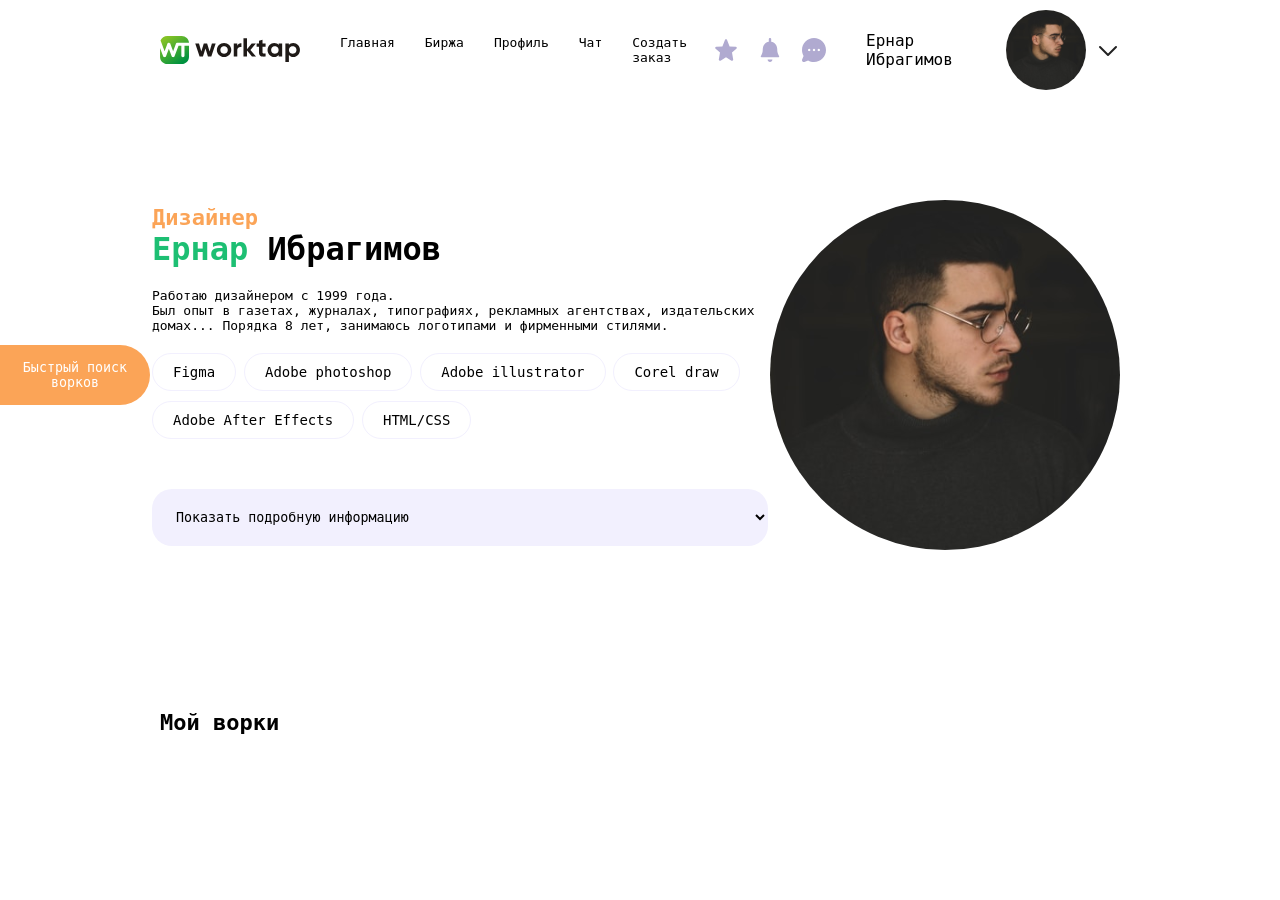
==== page3/1.html @ fe0ff84c "Создал 2 страницы и верх 3тьей страници" ====
<!doctype html>
<html lang="en">
  <head>
    <meta charset="UTF-8" />
    <meta name="viewport" content="width=device-width, initial-scale=1.0" />
    <title>homeworkpage3</title>
    <link rel="icon" href="../page2/icon.ico" />
    <link rel="stylesheet" href="./1.css" />
  </head>
  <body>
    <div class="w">
      <div class="e">
        <img src="../page1/Logo.svg" alt="" class="q" />
        <ul>
          <li><a href="../page1/index.html">Главная</a></li>
          <li><a href="../page2/1.html">Биржа</a></li>
          <li><a href="../page3/1.html">Профиль</a></li>
          <li><a href="">Чат</a></li>
          <li><a href="">Создать заказ</a></li>
        </ul>
      </div>
      <div class="t">
        <img src="../page2/iconstar.svg" alt="" class="y" />
        <img src="../page2/iconnotification.svg" alt="" class="y" />
        <img src="../page2/iconchat.svg" alt="" class="y" />
        <p class="r">Ернар Ибрагимов</p>
        <img src="../page2/foto1page2.svg" class="u" alt="" />
        <img src="../page2/listicon.svg" alt="" />
      </div>
    </div>
    <div class="o">
        <button class="j">Быстрый 
поиск ворков</button>
      <div class="s">
        <h3 class="p">Дизайнер</h3>
        <h3 class="i"><span>Ернар</span> Ибрагимов</h3>
        <h3 class="a">
          Работаю дизайнером с 1999 года. <br> Был опыт в газетах, журналах,
          типографиях, рекламных агентствах, издательских домах... Порядка 8
          лет, занимаюсь логотипами и фирменными стилями.
        </h3>
        <h3 class="f">Figma</h3>
          <h3 class="f">Adobe photoshop</h3>
          <h3 class="f">Adobe illustrator</h3>
          <h3 class="f">Corel draw</h3>
          <h3 class="f">Adobe After Effects</h3>
          <h3 class="f">HTML/CSS</h3>
          <form action="">
        <select name="" id="" class="g">
            <option value="" class="h">Показать подробную информацию</option>
        </select>
    </form>
      </div>
      <img src="../page2/foto1page2.svg" class="d" alt="">
    </div>
    <div class="l">
    <h3 class="k">Мой ворки</h3>
    </div>
  </body>
</html>
---- page3/1.css ----
* {
  margin: 0px;
  font-family: monospace;
}
.q {
  width: 140px;
}
.w {
  display: flex;
  justify-content: space-between;
  align-items: center;
  padding: 0px 160px;
}
a {
  color: black;
  text-decoration: none;
}
li {
  display: inline-block;
}
.e {
  display: flex;
  align-items: center;
}
ul {
  display: flex;
  gap: 30px;
}
.r {
  font-size: 16px;
  font-weight: 500;
  margin-left: 20px;
}
.t {
  display: flex;
  align-items: center;
}
.y {
  margin-right: 20px;
}
.u {
  margin: 10px;
}
.i {
  font-size: 32px;
}
.i span {
  color: rgba(29, 191, 115, 1);
}
.o{
    padding-right: 160px;
    display: flex;
    justify-content: space-between;
    align-items: center;
    margin-top: 100px;
}
.p{
    color: rgba(251, 164, 87, 1);
    font-size: 22px;
    font-weight: 600;
}
.a{
    margin: 20px 0px;
    font-size: 13px;
    font-weight: 400;
}
.s{
    width: 55%;
}
.d{
    width: 350px;
}
.f {
  padding: 10px 20px;
  display: inline-block;
  border: 1px solid rgba(242, 240, 254, 1);
  font-size: 14px;
  font-weight: 400;
  border-radius: 20px;
  margin-bottom: 10px;
  margin-right: 0px;
}
.g{
    background-color: rgba(242, 240, 254, 1);
    padding: 20px;
    color: black;
    border-radius: 20px;
    border: none;
    width: 100%;
    margin-top: 40px;
}
.h{
    font-size: 18px;
    font-weight: 500;
}
.j{
    background-color: rgba(251, 164, 87, 1);
    color: white;
    border: none;
    padding: 15px 20px;
    border-bottom-right-radius: 50px;
    border-top-right-radius: 50px;
    width: 150px;
}
.k{
    font-size: 22px;
    font-weight: 600;
}
.l{
    padding: 0px 160px;
    padding-top: 160px;
}
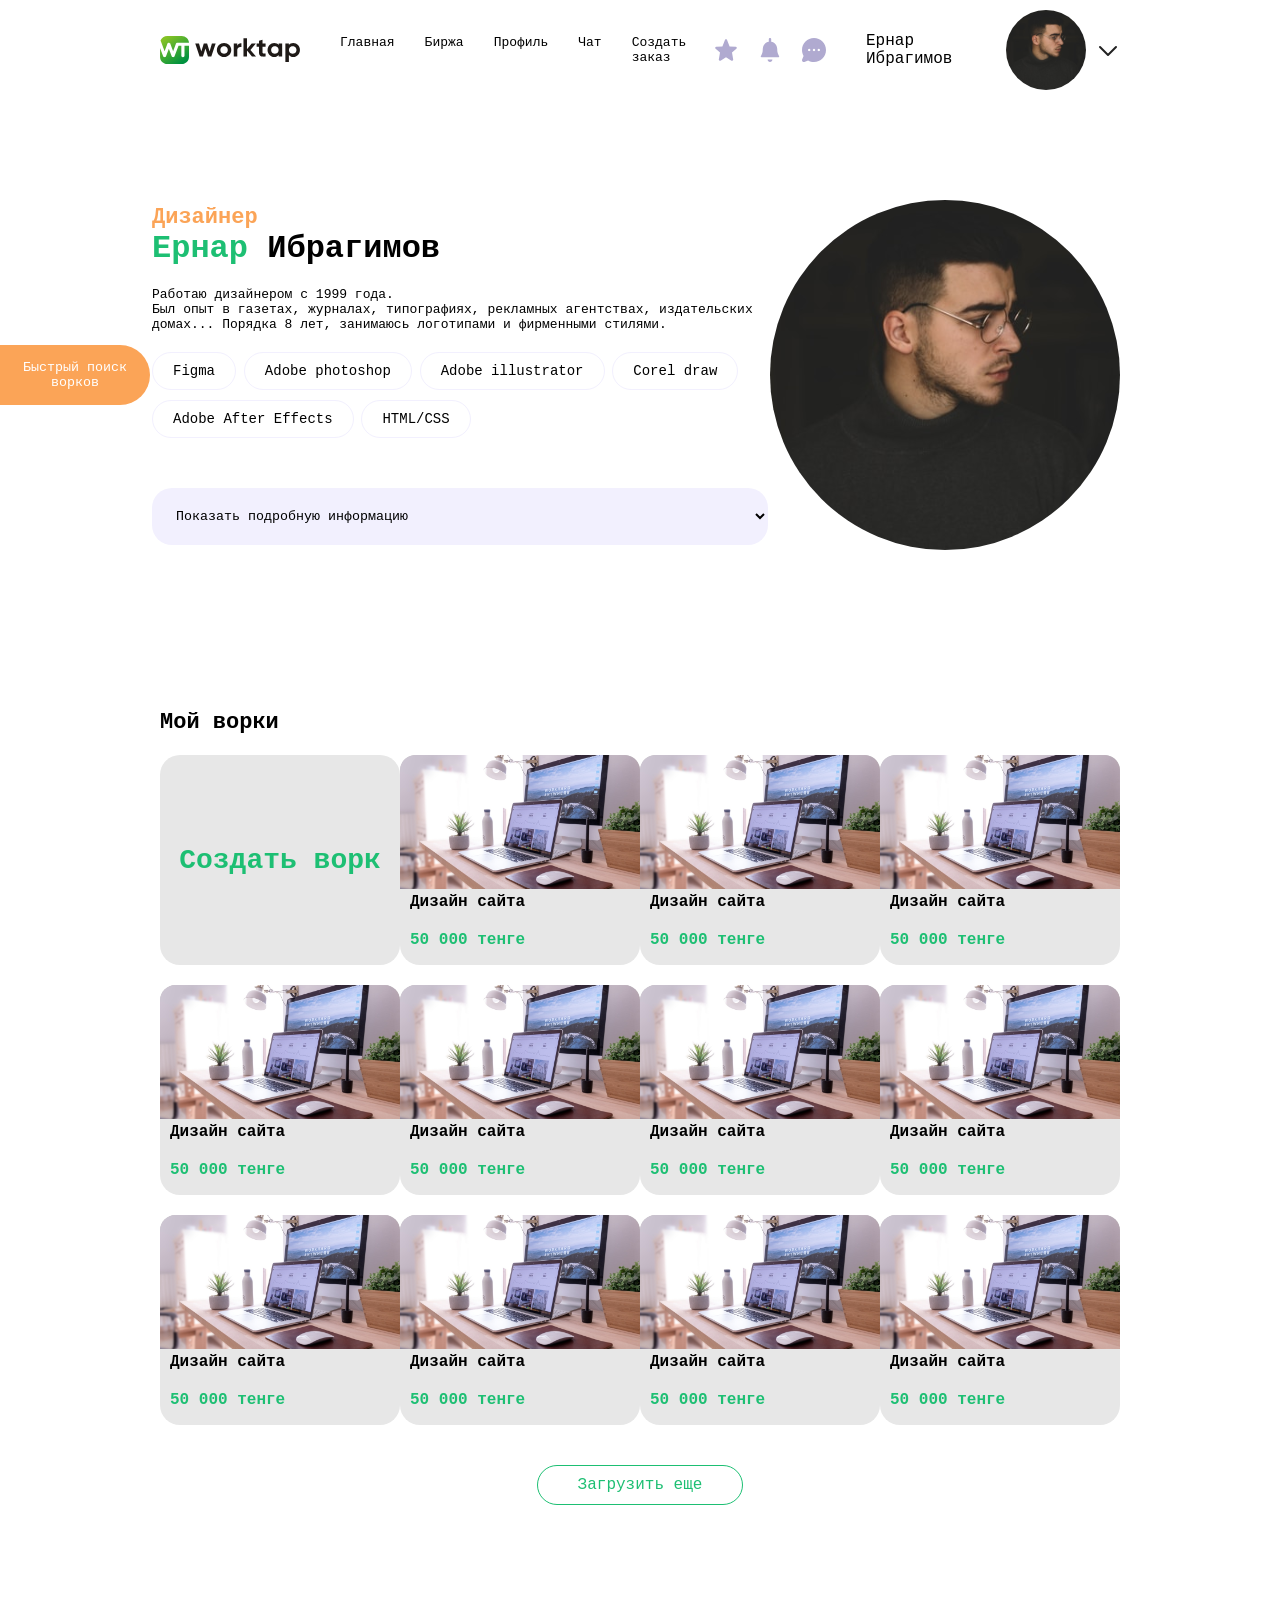
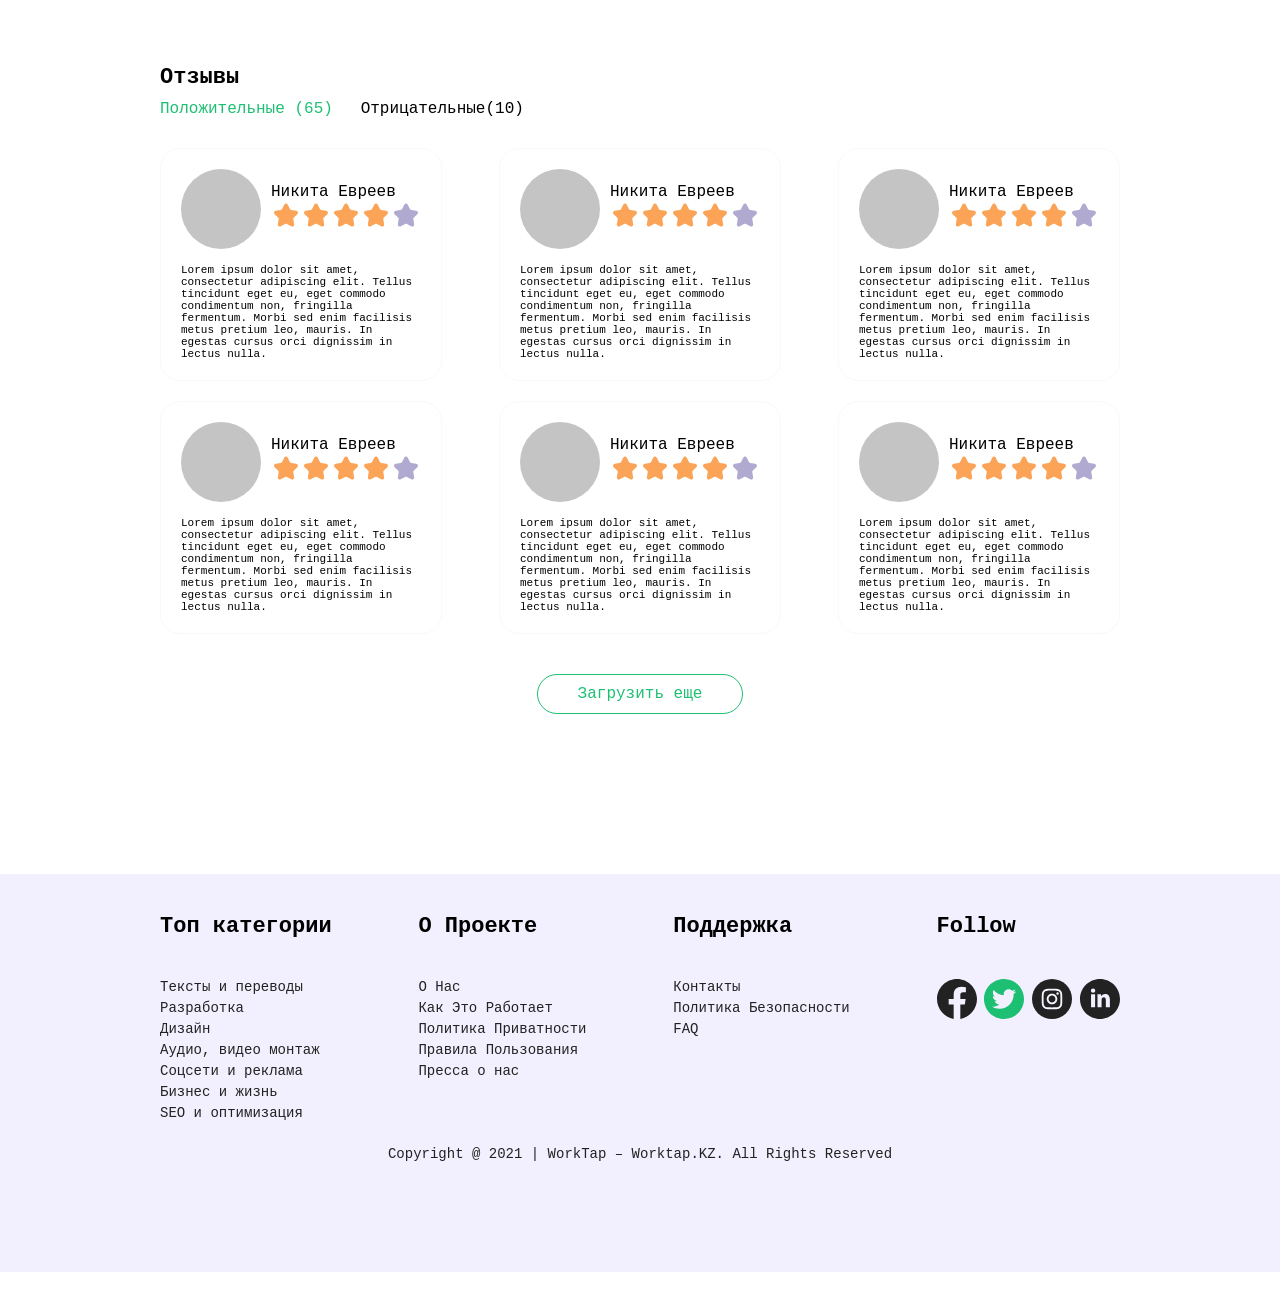
==== commit a980ce7e: "Создал 3 страницы" ====
--- a/page3/1.html
+++ b/page3/1.html
@@ -29,32 +29,239 @@
       </div>
     </div>
     <div class="o">
-        <button class="j">Быстрый 
-поиск ворков</button>
+      <button class="j">Быстрый поиск ворков</button>
       <div class="s">
         <h3 class="p">Дизайнер</h3>
         <h3 class="i"><span>Ернар</span> Ибрагимов</h3>
         <h3 class="a">
-          Работаю дизайнером с 1999 года. <br> Был опыт в газетах, журналах,
-          типографиях, рекламных агентствах, издательских домах... Порядка 8
-          лет, занимаюсь логотипами и фирменными стилями.
+          Работаю дизайнером с 1999 года. <br />
+          Был опыт в газетах, журналах, типографиях, рекламных агентствах,
+          издательских домах... Порядка 8 лет, занимаюсь логотипами и фирменными
+          стилями.
         </h3>
         <h3 class="f">Figma</h3>
-          <h3 class="f">Adobe photoshop</h3>
-          <h3 class="f">Adobe illustrator</h3>
-          <h3 class="f">Corel draw</h3>
-          <h3 class="f">Adobe After Effects</h3>
-          <h3 class="f">HTML/CSS</h3>
-          <form action="">
-        <select name="" id="" class="g">
+        <h3 class="f">Adobe photoshop</h3>
+        <h3 class="f">Adobe illustrator</h3>
+        <h3 class="f">Corel draw</h3>
+        <h3 class="f">Adobe After Effects</h3>
+        <h3 class="f">HTML/CSS</h3>
+        <form action="">
+          <select name="" id="" class="g">
             <option value="" class="h">Показать подробную информацию</option>
-        </select>
-    </form>
-      </div>
-      <img src="../page2/foto1page2.svg" class="d" alt="">
+          </select>
+        </form>
+      </div>
+      <img src="../page2/foto1page2.svg" class="d" alt="" />
     </div>
     <div class="l">
-    <h3 class="k">Мой ворки</h3>
+      <h3 class="k">Мой ворки</h3>
+      <div class="z">
+        <div class="x v">
+          <img src="./Vector.svg" class="c" alt="" />
+          <h3 class="b">Создать ворк</h3>
+        </div>
+        <div class="x">
+          <img src="./imagefordiv.svg" class="n" alt="" />
+          <h3 class="m">Дизайн сайта</h3>
+          <h3 class="m q2">50 000 тенге</h3>
+        </div>
+        <div class="x">
+          <img src="./imagefordiv.svg" class="n" alt="" />
+          <h3 class="m">Дизайн сайта</h3>
+          <h3 class="m q2">50 000 тенге</h3>
+        </div>
+        <div class="x">
+          <img src="./imagefordiv.svg" class="n" alt="" />
+          <h3 class="m">Дизайн сайта</h3>
+          <h3 class="m q2">50 000 тенге</h3>
+        </div>
+      </div>
+      <div class="z">
+        <div class="x">
+          <img src="./imagefordiv.svg" class="n" alt="" />
+          <h3 class="m">Дизайн сайта</h3>
+          <h3 class="m q2">50 000 тенге</h3>
+        </div>
+        <div class="x">
+          <img src="./imagefordiv.svg" class="n" alt="" />
+          <h3 class="m">Дизайн сайта</h3>
+          <h3 class="m q2">50 000 тенге</h3>
+        </div>
+        <div class="x">
+          <img src="./imagefordiv.svg" class="n" alt="" />
+          <h3 class="m">Дизайн сайта</h3>
+          <h3 class="m q2">50 000 тенге</h3>
+        </div>
+        <div class="x">
+          <img src="./imagefordiv.svg" class="n" alt="" />
+          <h3 class="m">Дизайн сайта</h3>
+          <h3 class="m q2">50 000 тенге</h3>
+        </div>
+      </div>
+      <div class="z">
+        <div class="x">
+          <img src="./imagefordiv.svg" class="n" alt="" />
+          <h3 class="m">Дизайн сайта</h3>
+          <h3 class="m q2">50 000 тенге</h3>
+        </div>
+        <div class="x">
+          <img src="./imagefordiv.svg" class="n" alt="" />
+          <h3 class="m">Дизайн сайта</h3>
+          <h3 class="m q2">50 000 тенге</h3>
+        </div>
+        <div class="x">
+          <img src="./imagefordiv.svg" class="n" alt="" />
+          <h3 class="m">Дизайн сайта</h3>
+          <h3 class="m q2">50 000 тенге</h3>
+        </div>
+        <div class="x">
+          <img src="./imagefordiv.svg" class="n" alt="" />
+          <h3 class="m">Дизайн сайта</h3>
+          <h3 class="m q2">50 000 тенге</h3>
+        </div>
+      </div>
+      <div class="e2">
+        <button class="w2">Загрузить еще</button>
+      </div>
+    </div>
+    <div class="l">
+      <h3 class="k">Отзывы</h3>
+      <h3 class="r2">Положительные (65)</h3>
+      <h3 class="r2 t2">Отрицательные(10)</h3>
+      <div class="a2">
+      <div class="y2">
+        <div class="u2">
+          <h3 class="i2"></h3>
+          <div>
+            <h3 class="o2">Никита Евреев</h3>
+            <img src="../page1/star-4.svg" alt="" />
+          </div>
+        </div>
+        <p class="p2">
+          Lorem ipsum dolor sit amet, consectetur adipiscing elit. Tellus
+          tincidunt eget eu, eget commodo condimentum non, fringilla fermentum.
+          Morbi sed enim facilisis metus pretium leo, mauris. In egestas cursus
+          orci dignissim in lectus nulla.
+        </p>
+      </div>
+      <div class="y2">
+        <div class="u2">
+          <h3 class="i2"></h3>
+          <div>
+            <h3 class="o2">Никита Евреев</h3>
+            <img src="../page1/star-4.svg" alt="" />
+          </div>
+        </div>
+        <p class="p2">
+          Lorem ipsum dolor sit amet, consectetur adipiscing elit. Tellus
+          tincidunt eget eu, eget commodo condimentum non, fringilla fermentum.
+          Morbi sed enim facilisis metus pretium leo, mauris. In egestas cursus
+          orci dignissim in lectus nulla.
+        </p>
+      </div>
+      <div class="y2">
+        <div class="u2">
+          <h3 class="i2"></h3>
+          <div>
+            <h3 class="o2">Никита Евреев</h3>
+            <img src="../page1/star-4.svg" alt="" />
+          </div>
+        </div>
+        <p class="p2">
+          Lorem ipsum dolor sit amet, consectetur adipiscing elit. Tellus
+          tincidunt eget eu, eget commodo condimentum non, fringilla fermentum.
+          Morbi sed enim facilisis metus pretium leo, mauris. In egestas cursus
+          orci dignissim in lectus nulla.
+        </p>
+      </div>
+      </div>
+      <div class="a2">
+      <div class="y2">
+        <div class="u2">
+          <h3 class="i2"></h3>
+          <div>
+            <h3 class="o2">Никита Евреев</h3>
+            <img src="../page1/star-4.svg" alt="" />
+          </div>
+        </div>
+        <p class="p2">
+          Lorem ipsum dolor sit amet, consectetur adipiscing elit. Tellus
+          tincidunt eget eu, eget commodo condimentum non, fringilla fermentum.
+          Morbi sed enim facilisis metus pretium leo, mauris. In egestas cursus
+          orci dignissim in lectus nulla.
+        </p>
+      </div>
+      <div class="y2">
+        <div class="u2">
+          <h3 class="i2"></h3>
+          <div>
+            <h3 class="o2">Никита Евреев</h3>
+            <img src="../page1/star-4.svg" alt="" />
+          </div>
+        </div>
+        <p class="p2">
+          Lorem ipsum dolor sit amet, consectetur adipiscing elit. Tellus
+          tincidunt eget eu, eget commodo condimentum non, fringilla fermentum.
+          Morbi sed enim facilisis metus pretium leo, mauris. In egestas cursus
+          orci dignissim in lectus nulla.
+        </p>
+      </div>
+      <div class="y2">
+        <div class="u2">
+          <h3 class="i2"></h3>
+          <div>
+            <h3 class="o2">Никита Евреев</h3>
+            <img src="../page1/star-4.svg" alt="" />
+          </div>
+        </div>
+        <p class="p2">
+          Lorem ipsum dolor sit amet, consectetur adipiscing elit. Tellus
+          tincidunt eget eu, eget commodo condimentum non, fringilla fermentum.
+          Morbi sed enim facilisis metus pretium leo, mauris. In egestas cursus
+          orci dignissim in lectus nulla.
+        </p>
+      </div>
+      </div>
+      <div class="e2">
+      <button class="w2">Загрузить еще</button>
+      </div>
+    </div>
+    <div class="n2">
+    <div class="b2 j2">
+      
+      <div>
+        <h3 class="h2">Топ категории</h3>
+        <h3 class="k2">Тексты и переводы</h3>
+        <h3 class="k2">Разработка</h3>
+        <h3 class="k2">Дизайн</h3>
+        <h3 class="k2">Аудио, видео монтаж</h3>
+        <h3 class="k2">Соцсети и реклама</h3>
+        <h3 class="k2">Бизнес и жизнь</h3>
+        <h3 class="k2">SEO и оптимизация</h3>
+      </div>
+      <div>
+        <h3 class="h2">О Проекте</h3>
+        <h3 class="k2">О Нас</h3>
+        <h3 class="k2">Как Это Работает</h3>
+        <h3 class="k2">Политика Приватности</h3>
+        <h3 class="k2">Правила Пользования </h3>
+        <h3 class="k2">Пресса о нас</h3>
+      </div>
+      <div>
+        <h3 class="h2">Поддержка</h3>
+        <h3 class="k2">Контакты</h3>
+        <h3 class="k2">Политика Безопасности</h3>
+        <h3 class="k2">FAQ</h3>
+      </div>
+      <div>
+        <h3 class="h2">Follow</h3>
+        <img src="../page1/facebookicon.svg" class="l2" alt="">
+        <img src="../page2/twitter2.svg" class="l2" alt="">
+        <img src="../page1/instagram.svg" class="l2" alt="">
+        <img src="../page1/linkedin.svg" class="l2" alt="">
+      </div>
+    </div>
+    <h3 class="k2 z2">Copyright @ 2021  |  WorkTap – Worktap.KZ. All Rights Reserved</h3>
     </div>
   </body>
 </html>
--- a/page3/1.css
+++ b/page3/1.css
@@ -47,28 +47,28 @@
 .i span {
   color: rgba(29, 191, 115, 1);
 }
-.o{
-    padding-right: 160px;
-    display: flex;
-    justify-content: space-between;
-    align-items: center;
-    margin-top: 100px;
-}
-.p{
-    color: rgba(251, 164, 87, 1);
-    font-size: 22px;
-    font-weight: 600;
-}
-.a{
-    margin: 20px 0px;
-    font-size: 13px;
-    font-weight: 400;
-}
-.s{
-    width: 55%;
-}
-.d{
-    width: 350px;
+.o {
+  padding-right: 160px;
+  display: flex;
+  justify-content: space-between;
+  align-items: center;
+  margin-top: 100px;
+}
+.p {
+  color: rgba(251, 164, 87, 1);
+  font-size: 22px;
+  font-weight: 600;
+}
+.a {
+  margin: 20px 0px;
+  font-size: 13px;
+  font-weight: 400;
+}
+.s {
+  width: 55%;
+}
+.d {
+  width: 350px;
 }
 .f {
   padding: 10px 20px;
@@ -80,33 +80,162 @@
   margin-bottom: 10px;
   margin-right: 0px;
 }
-.g{
-    background-color: rgba(242, 240, 254, 1);
-    padding: 20px;
-    color: black;
-    border-radius: 20px;
-    border: none;
-    width: 100%;
-    margin-top: 40px;
-}
-.h{
-    font-size: 18px;
-    font-weight: 500;
-}
-.j{
-    background-color: rgba(251, 164, 87, 1);
-    color: white;
-    border: none;
-    padding: 15px 20px;
-    border-bottom-right-radius: 50px;
-    border-top-right-radius: 50px;
-    width: 150px;
-}
-.k{
-    font-size: 22px;
-    font-weight: 600;
-}
-.l{
-    padding: 0px 160px;
-    padding-top: 160px;
+.g {
+  background-color: rgba(242, 240, 254, 1);
+  padding: 20px;
+  color: black;
+  border-radius: 20px;
+  border: none;
+  width: 100%;
+  margin-top: 40px;
+}
+.h {
+  font-size: 18px;
+  font-weight: 500;
+}
+.j {
+  background-color: rgba(251, 164, 87, 1);
+  color: white;
+  border: none;
+  padding: 15px 20px;
+  border-bottom-right-radius: 50px;
+  border-top-right-radius: 50px;
+  width: 150px;
+}
+.k {
+  font-size: 22px;
+  font-weight: 600;
+}
+.l {
+  padding: 0px 160px;
+  padding-top: 160px;
+}
+.z {
+  display: flex;
+  justify-content: space-between;
+  margin-top: 20px;
+}
+.x {
+  width: 240px;
+  height: 210px;
+  background-color: rgb(231, 231, 231);
+  border-radius: 20px;
+}
+.c {
+  width: 60px;
+}
+.v {
+  display: flex;
+  justify-content: center;
+  align-items: center;
+  flex-direction: column;
+}
+.b {
+  color: rgba(29, 191, 115, 1);
+  font-size: 28px;
+  font-weight: 600;
+}
+.n {
+  width: 100%;
+}
+.m {
+  font-size: 16px;
+  font-weight: 550;
+  margin-left: 10px;
+}
+.q2 {
+  color: rgba(29, 191, 115, 1);
+  margin-top: 20px;
+}
+.w2 {
+  color: rgba(29, 191, 115, 1);
+  border: 1px solid rgba(29, 191, 115, 1);
+  padding: 10px 40px;
+  border-radius: 20px;
+  background-color: white;
+  font-size: 16px;
+  cursor: pointer;
+}
+.e2 {
+  display: flex;
+  justify-content: center;
+  margin-top: 40px;
+}
+.r2{
+  color: rgba(29, 191, 115, 1);
+  font-size: 16px;
+  font-weight: 300;
+  margin: 10px 0px;
+  display: inline-block;
+}
+.t2{
+  color: black;
+  margin-left: 20px;
+}
+.u2{
+  display: flex;
+  justify-content: space-between;
+  align-items: center;
+}
+.y2{
+  border-radius: 20px;
+  border: 1px solid rgba(246, 250, 253, 1);
+  padding: 20px;
+  width: 25%;
+}
+.i2{
+  width: 80px;
+  height: 80px;
+  background-color: rgba(196, 196, 196, 1);
+  border-radius: 50%;
+}
+.o2{
+  font-size: 16px;
+  font-weight: 500;
+}
+.p2{
+  font-size: 11px;
+  font-weight: 200;
+  margin-top: 15px;
+}
+.a2{
+  display: flex;justify-content: space-between;
+  margin-top: 20px;
+}
+.h2 {
+  font-size: 22px;
+  margin: 40px 0px;
+  font-weight: 700;
+}
+.j2 {
+  padding: 0px 160px;
+}
+.k2 {
+  margin: 5px 0px;
+  font-size: 14px;
+  font-weight: 400;
+  color: rgba(34, 34, 34, 1);
+  background-color: rgba(242, 240, 254, 1);
+}
+.l2 {
+  display: inline-block;
+  width: 40px;
+}
+.z2 {
+  display: flex;
+  justify-content: center;
+  margin-top: 20px;
+  margin-bottom: 100px;
+  border-color: rgba(242, 240, 254, 1);
+}
+.b2{
+  background-color: rgba(242, 240, 254, 1);
+  margin-top: 160px;
+    gap: 20px;
+  display: flex;
+  justify-content: space-between;
+}
+.n2{
+  background-color: rgba(242, 240, 254, 1);
+  padding-bottom: 10px;
 }
